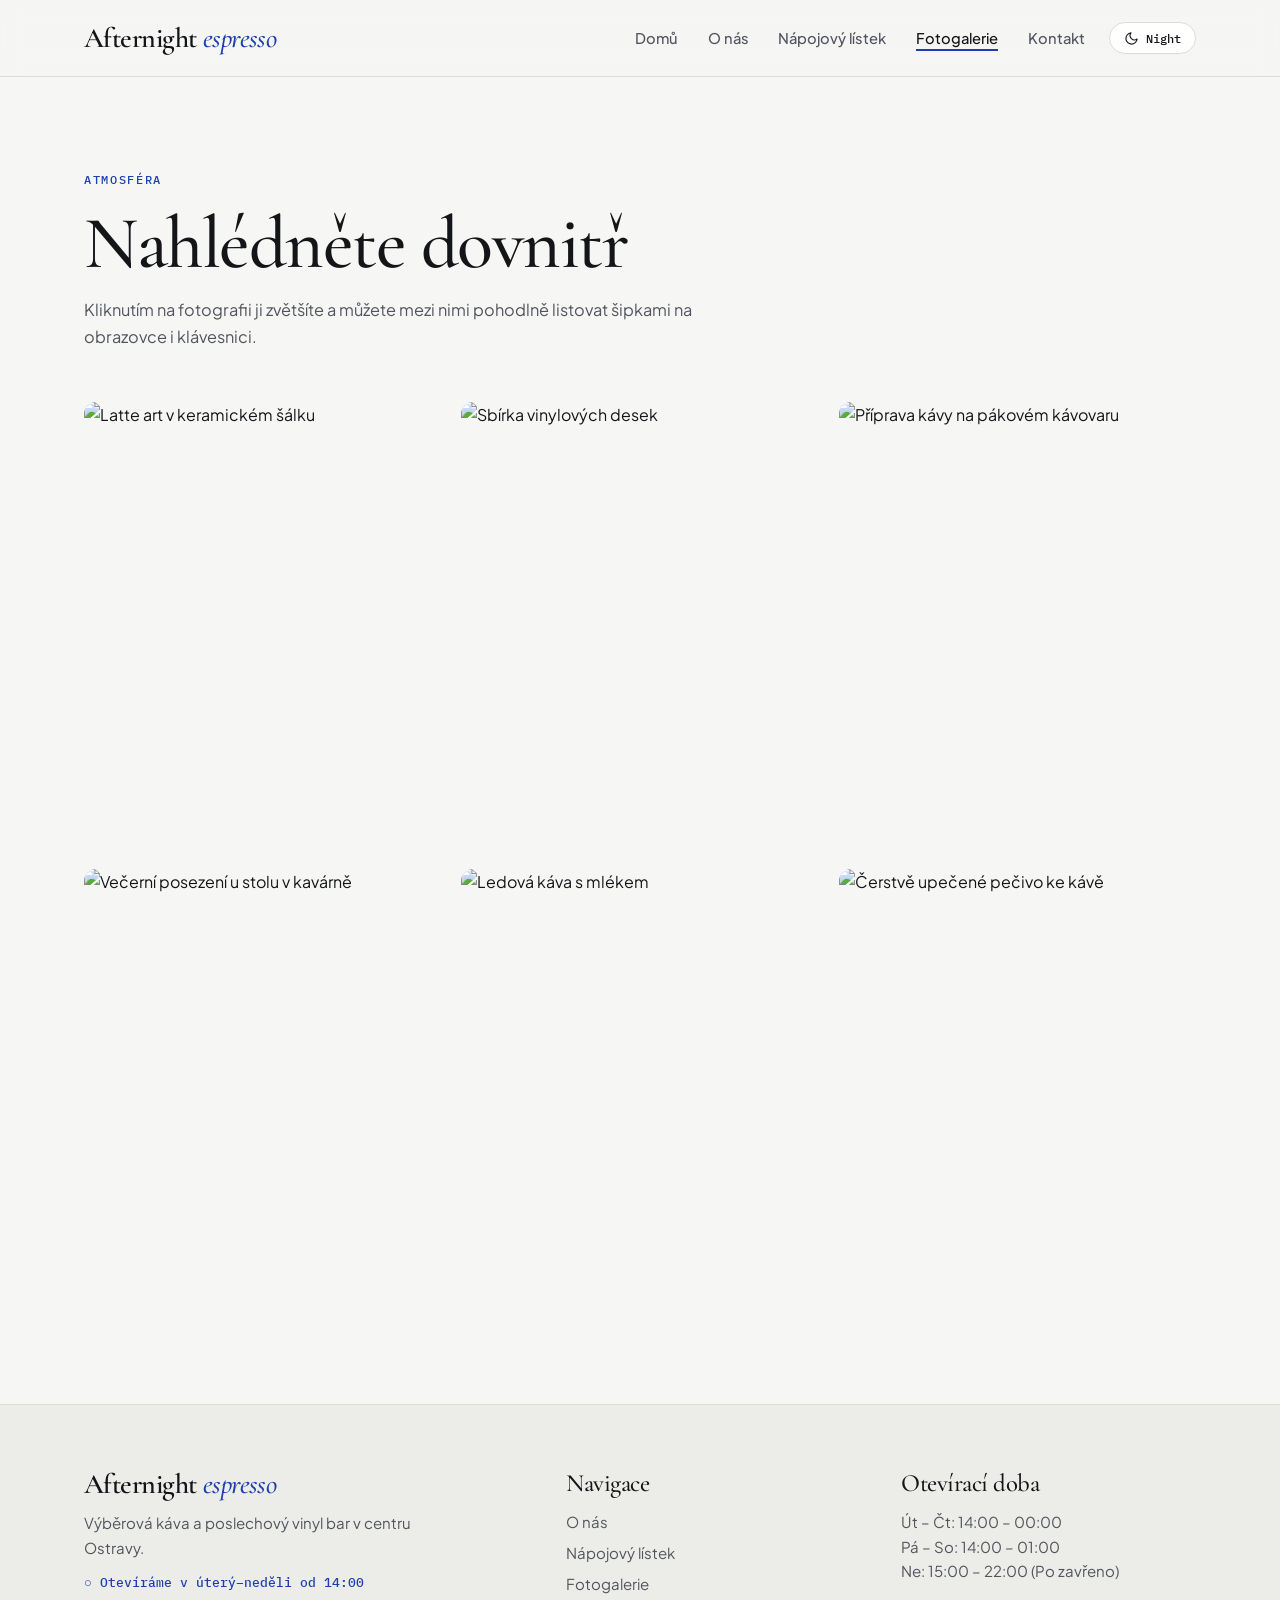
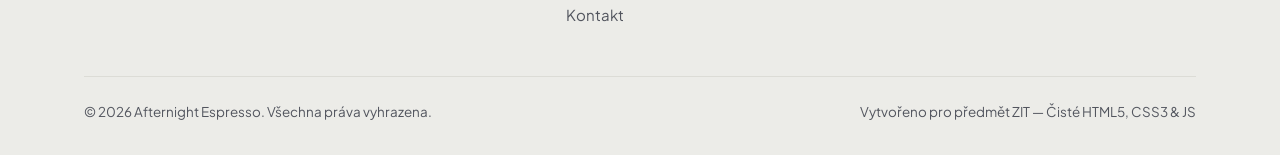
==== galerie.html @ 2a5a8589 "first commit uploading all necessary HTML, CSS and JS files" ====
<!DOCTYPE html>
<html lang="cs">

<head>
    <meta charset="UTF-8">
    <meta name="viewport" content="width=device-width, initial-scale=1.0">
    <meta name="description" content="Fotogalerie prostoru, kávy a vinylových večerů v Afternight Espresso.">
    <link rel="icon"
        href="data:image/svg+xml,%3Csvg xmlns='http://www.w3.org/2000/svg' viewBox='0 0 100 100'%3E%3Ctext y='.9em' font-size='90'%3E☕%3C/text%3E%3C/svg%3E">
    <link rel="preconnect" href="https://fonts.googleapis.com">
    <link rel="preconnect" href="https://fonts.gstatic.com" crossorigin>
    <link
        href="https://fonts.googleapis.com/css2?family=Cormorant+Garamond:ital,wght@0,400;0,500;0,600;1,400;1,500&family=IBM+Plex+Mono:wght@400;500&family=Plus+Jakarta+Sans:wght@400;500;600&display=swap"
        rel="stylesheet">
    <title>Fotogalerie | Afternight Espresso</title>
    <script>
        if (localStorage.getItem("afternight-theme") === "dark") {
            document.documentElement.setAttribute("data-theme", "dark");
        }
    </script>
    <link rel="stylesheet" href="style.css">
    <script src="script.js" defer></script>
</head>

<body>

    <header class="site-header">
        <div class="container nav-wrapper">
            <a href="index.html" class="logo">Afternight <span>espresso</span></a>
            <div class="nav-controls">
                <nav aria-label="Hlavní navigace">
                    <ul class="nav-list">
                        <li><a href="index.html" class="nav-link">Domů</a></li>
                        <li><a href="o-nas.html" class="nav-link">O nás</a></li>
                        <li><a href="menu.html" class="nav-link">Nápojový lístek</a></li>
                        <li><a href="galerie.html" class="nav-link active">Fotogalerie</a></li>
                        <li><a href="kontakt.html" class="nav-link">Kontakt</a></li>
                    </ul>
                </nav>
                <button type="button" class="theme-toggle" id="theme-toggle"
                    aria-label="Přepnout barevný režim"></button>
                <button type="button" class="nav-toggle" aria-label="Otevřít menu" aria-expanded="false">☰</button>
            </div>
        </div>
    </header>

    <main>
        <section class="section">
            <div class="container">
                <div class="section-header reveal">
                    <span class="eyebrow">Atmosféra</span>
                    <h1>Nahlédněte dovnitř</h1>
                    <p>Kliknutím na fotografii ji zvětšíte a můžete mezi nimi pohodlně listovat šipkami na obrazovce
                        i klávesnici.</p>
                </div>

                <div class="gallery-grid">
                    <figure class="gallery-item reveal">
                        <img src="https://images.unsplash.com/photo-1509042239860-f550ce710b93?auto=format&fit=crop&w=800&q=80"
                            alt="Latte art v keramickém šálku" loading="lazy">
                        <figcaption class="gallery-caption">Odpolední i večerní latte art v ručně vyráběné keramice
                        </figcaption>
                    </figure>

                    <figure class="gallery-item reveal">
                        <img src="https://images.unsplash.com/photo-1516280440614-37939bbacd81?auto=format&fit=crop&w=800&q=80"
                            alt="Sbírka vinylových desek" loading="lazy">
                        <figcaption class="gallery-caption">Naše knihovna čítá přes 600 jazzových a soulových LP
                        </figcaption>
                    </figure>

                    <figure class="gallery-item reveal">
                        <img src="https://images.unsplash.com/photo-1442512595331-e89e73853f31?auto=format&fit=crop&w=800&q=80"
                            alt="Příprava kávy na pákovém kávovaru" loading="lazy">
                        <figcaption class="gallery-caption">Precizní extrakce na našem kávovaru La Marzocco</figcaption>
                    </figure>

                    <figure class="gallery-item reveal">
                        <img src="https://images.unsplash.com/photo-1521017432531-fbd92d768814?auto=format&fit=crop&w=800&q=80"
                            alt="Večerní posezení u stolu v kavárně" loading="lazy">
                        <figcaption class="gallery-caption">Teplé ambientní osvětlení po západu slunce</figcaption>
                    </figure>

                    <figure class="gallery-item reveal">
                        <img src="https://images.unsplash.com/photo-1461023058943-07fcbe16d735?auto=format&fit=crop&w=800&q=80"
                            alt="Ledová káva s mlékem" loading="lazy">
                        <figcaption class="gallery-caption">Osvěžující Cold Brew na ledu</figcaption>
                    </figure>

                    <figure class="gallery-item reveal">
                        <img src="https://images.unsplash.com/photo-1507133750040-4a8f57021571?auto=format&fit=crop&w=800&q=80"
                            alt="Čerstvě upečené pečivo ke kávě" loading="lazy">
                        <figcaption class="gallery-caption">Domácí kardamomové pečivo z naší pece</figcaption>
                    </figure>
                </div>
            </div>
        </section>
    </main>

    <div class="lightbox" id="lightbox" role="dialog" aria-modal="true" aria-label="Detail fotografie">
        <button type="button" class="lightbox-close" aria-label="Zavřít náhled">×</button>
        <button type="button" class="lightbox-nav lightbox-prev" aria-label="Předchozí fotografie">←</button>
        <div class="lightbox-content">
            <img src="" alt="">
            <p class="lightbox-caption"></p>
            <p class="lightbox-counter"></p>
        </div>
        <button type="button" class="lightbox-nav lightbox-next" aria-label="Další fotografie">→</button>
    </div>

    <footer class="site-footer">
        <div class="container">
            <div class="footer-grid">
                <div>
                    <a href="index.html" class="logo">Afternight <span>espresso</span></a>
                    <p class="footer-desc">Výběrová káva a poslechový vinyl bar v centru Ostravy.</p>
                    <p id="open-status" class="footer-status"></p>
                </div>
                <div>
                    <h3>Navigace</h3>
                    <ul class="footer-links">
                        <li><a href="o-nas.html">O nás</a></li>
                        <li><a href="menu.html">Nápojový lístek</a></li>
                        <li><a href="galerie.html">Fotogalerie</a></li>
                        <li><a href="kontakt.html">Kontakt</a></li>
                    </ul>
                </div>
                <div>
                    <h3>Otevírací doba</h3>
                    <p class="footer-desc">
                        Út – Čt: 14:00 – 00:00<br>
                        Pá – So: 14:00 – 01:00<br>
                        Ne: 15:00 – 22:00 (Po zavřeno)
                    </p>
                </div>
            </div>
            <div class="footer-bottom">
                <span>© 2026 Afternight Espresso. Všechna práva vyhrazena.</span>
                <span>Vytvořeno pro předmět ZIT — Čisté HTML5, CSS3 & JS</span>
            </div>
        </div>
    </footer>

</body>

</html>
---- style.css ----
/* Afternight Espresso — hlavní styly */

:root {
    /* Denní režim: galerijní papír, vinylový inkoust a kobaltová modř */
    --bg-primary: #f6f6f4;
    --bg-secondary: #ecece8;
    --bg-card: #ffffff;
    --header-bg: rgba(246, 246, 244, 0.9);
    --text-primary: #141518;
    --text-secondary: #52555e;
    --accent: #1e40af;
    --accent-hover: #172e7a;
    --accent-soft: #e8eefc;
    --border-color: #dcdcd6;
    --marquee-bg: #141518;
    --marquee-text: #f6f6f4;

    /* Estetická typografie */
    --font-sans: "Plus Jakarta Sans", system-ui, -apple-system, sans-serif;
    --font-serif: "Cormorant Garamond", Georgia, serif;
    --font-mono: "IBM Plex Mono", monospace;

    --radius-sm: 6px;
    --radius-md: 12px;
    --radius-lg: 18px;
    --shadow-sm: 0 2px 12px rgba(20, 21, 24, 0.04);
    --shadow-md: 0 10px 28px rgba(20, 21, 24, 0.08);
    --transition: 0.25s ease;
    --container-max: 1160px;
}

/* Noční režim: půlnoční břidlice a teplá mosaz zesilovače */
[data-theme="dark"] {
    --bg-primary: #0e1013;
    --bg-secondary: #15181d;
    --bg-card: #1b1f26;
    --header-bg: rgba(14, 16, 19, 0.9);
    --text-primary: #f1f2f4;
    --text-secondary: #9ca1ad;
    --accent: #d4a359;
    --accent-hover: #e3b772;
    --accent-soft: rgba(212, 163, 89, 0.15);
    --border-color: #282d37;
    --marquee-bg: #1b1f26;
    --marquee-text: #f1f2f4;
    --shadow-sm: 0 4px 16px rgba(0, 0, 0, 0.3);
    --shadow-md: 0 12px 30px rgba(0, 0, 0, 0.45);
}

*,
*::before,
*::after {
    box-sizing: border-box;
    margin: 0;
    padding: 0;
}

html {
    scroll-behavior: smooth;
    font-size: 16px;
}

body {
    font-family: var(--font-sans);
    background-color: var(--bg-primary);
    color: var(--text-primary);
    line-height: 1.65;
    overflow-x: hidden;
    display: flex;
    flex-direction: column;
    min-height: 100vh;
    -webkit-font-smoothing: antialiased;
    transition: background-color 0.3s ease, color 0.3s ease;
}

img {
    max-width: 100%;
    display: block;
    object-fit: cover;
}

a {
    color: inherit;
    text-decoration: none;
}

ul {
    list-style: none;
}

/* Editorial typografie */
h1,
h2,
h3,
.logo {
    font-family: var(--font-serif);
    font-weight: 500;
    line-height: 1.08;
    letter-spacing: -0.02em;
}

h1 {
    font-size: clamp(2.8rem, 5.8vw, 4.8rem);
}

h2 {
    font-size: clamp(2.1rem, 4vw, 3.15rem);
}

h3 {
    font-size: 1.55rem;
    line-height: 1.18;
}

.eyebrow {
    display: inline-block;
    font-family: var(--font-mono);
    font-size: 0.75rem;
    font-weight: 500;
    text-transform: uppercase;
    letter-spacing: 0.14em;
    color: var(--accent);
    margin-bottom: 0.85rem;
}

.lead-text {
    margin-top: 1.25rem;
    color: var(--text-secondary);
    font-size: 1.02rem;
}

.mt-sm {
    margin-top: 0.75rem;
}

.mt-md {
    margin-top: 1.25rem;
}

.mt-lg {
    margin-top: 2rem;
}

.w-full {
    width: 100%;
}

.container {
    width: 100%;
    max-width: var(--container-max);
    margin: 0 auto;
    padding: 0 1.5rem;
}

main {
    flex: 1;
}

/* Tlačítka */
.btn {
    display: inline-flex;
    align-items: center;
    justify-content: center;
    gap: 0.5rem;
    padding: 0.88rem 1.8rem;
    border-radius: 999px;
    font-family: var(--font-sans);
    font-weight: 500;
    font-size: 0.92rem;
    letter-spacing: 0.01em;
    cursor: pointer;
    border: 1px solid transparent;
    transition: var(--transition);
}

.btn-primary {
    background-color: var(--text-primary);
    color: var(--bg-primary);
}

.btn-primary:hover {
    background-color: var(--accent);
    color: #ffffff;
    transform: translateY(-2px);
    box-shadow: var(--shadow-md);
}

[data-theme="dark"] .btn-primary:hover {
    color: #0e1013;
}

.btn-outline {
    background-color: transparent;
    border-color: var(--text-primary);
    color: var(--text-primary);
}

.btn-outline:hover {
    background-color: var(--text-primary);
    color: var(--bg-primary);
}

/* Hlavička a navigace */
.site-header {
    position: sticky;
    top: 0;
    z-index: 100;
    background-color: var(--header-bg);
    backdrop-filter: blur(12px);
    border-bottom: 1px solid var(--border-color);
    transition: var(--transition);
}

.nav-wrapper {
    display: flex;
    align-items: center;
    justify-content: space-between;
    height: 76px;
    gap: 1rem;
}

.logo {
    font-size: 1.75rem;
    font-weight: 600;
    display: flex;
    align-items: center;
    gap: 0.4rem;
}

.logo span {
    color: var(--accent);
    font-style: italic;
    font-weight: 500;
}

.nav-controls {
    display: flex;
    align-items: center;
    gap: 1.5rem;
}

.nav-list {
    display: flex;
    align-items: center;
    gap: 1.85rem;
}

.nav-link {
    font-size: 0.92rem;
    font-weight: 500;
    color: var(--text-secondary);
    position: relative;
    padding: 0.25rem 0;
    transition: color 0.2s;
}

.nav-link::after {
    content: "";
    position: absolute;
    bottom: 0;
    left: 0;
    width: 0;
    height: 1.5px;
    background-color: var(--accent);
    transition: width 0.25s ease;
}

.nav-link:hover,
.nav-link.active {
    color: var(--text-primary);
}

.nav-link.active::after,
.nav-link:hover::after {
    width: 100%;
}

.theme-toggle {
    display: inline-flex;
    align-items: center;
    gap: 0.45rem;
    padding: 0.42rem 0.88rem;
    border-radius: 999px;
    border: 1px solid var(--border-color);
    background-color: var(--bg-card);
    color: var(--text-primary);
    font-family: var(--font-mono);
    font-size: 0.78rem;
    font-weight: 500;
    cursor: pointer;
    transition: var(--transition);
}

.theme-toggle svg {
    width: 15px;
    height: 15px;
    stroke: currentColor;
    fill: none;
    stroke-width: 1.8;
    stroke-linecap: round;
    stroke-linejoin: round;
    flex-shrink: 0;
}

.theme-toggle:hover {
    border-color: var(--accent);
    color: var(--accent);
}

.nav-toggle {
    display: none;
    background: none;
    border: none;
    font-size: 1.5rem;
    cursor: pointer;
    padding: 0.4rem;
    color: var(--text-primary);
}

/* Hero sekce a běžící pás */
.hero {
    padding: 4.5rem 0 5.5rem;
    border-bottom: 1px solid var(--border-color);
}

.hero-grid {
    display: grid;
    grid-template-columns: 1.15fr 0.85fr;
    gap: 3.5rem;
    align-items: center;
}

.hero-text p {
    font-size: 1.06rem;
    color: var(--text-secondary);
    margin: 1.5rem 0 2.2rem;
    max-width: 52ch;
}

.hero-actions {
    display: flex;
    flex-wrap: wrap;
    gap: 1rem;
}

.hero-img,
.feature-img {
    border-radius: var(--radius-lg);
    height: 470px;
    width: 100%;
    box-shadow: var(--shadow-md);
}

.marquee {
    background: var(--marquee-bg);
    color: var(--marquee-text);
    padding: 0.85rem 0;
    overflow: hidden;
    white-space: nowrap;
    font-family: var(--font-mono);
    font-size: 0.82rem;
    letter-spacing: 0.12em;
    border-bottom: 1px solid var(--border-color);
}

.marquee-track {
    display: inline-block;
    animation: marquee 32s linear infinite;
}

.marquee-track span {
    margin: 0 1.5rem;
    color: var(--accent);
}

@keyframes marquee {
    0% {
        transform: translateX(0);
    }

    100% {
        transform: translateX(-50%);
    }
}

/* Sekce, karty a program vinylových večerů */
.section {
    padding: 5.5rem 0;
}

.section-alt {
    background-color: var(--bg-secondary);
    border-top: 1px solid var(--border-color);
    border-bottom: 1px solid var(--border-color);
}

.section-header {
    max-width: 650px;
    margin-bottom: 3.2rem;
}

.section-header-center {
    text-align: center;
    margin-left: auto;
    margin-right: auto;
}

.section-header p {
    color: var(--text-secondary);
    margin-top: 0.85rem;
    font-size: 1.02rem;
}

.grid-3 {
    display: grid;
    grid-template-columns: repeat(3, 1fr);
    gap: 2rem;
}

.grid-2 {
    display: grid;
    grid-template-columns: repeat(2, 1fr);
    gap: 3.5rem;
    align-items: start;
}

.card {
    background: var(--bg-card);
    border: 1px solid var(--border-color);
    border-radius: var(--radius-md);
    overflow: hidden;
    transition: var(--transition);
    box-shadow: var(--shadow-sm);
}

.card:hover {
    transform: translateY(-4px);
    box-shadow: var(--shadow-md);
}

.card-img {
    height: 235px;
    width: 100%;
}

.card-body {
    padding: 1.65rem;
}

.card-body p {
    color: var(--text-secondary);
    font-size: 0.94rem;
    margin-top: 0.6rem;
}

.tag {
    display: inline-block;
    font-family: var(--font-mono);
    font-size: 0.72rem;
    padding: 0.25rem 0.75rem;
    border-radius: 999px;
    background: var(--accent-soft);
    color: var(--accent);
    font-weight: 500;
    margin-bottom: 0.75rem;
}

.vinyl-schedule {
    margin-top: 1.75rem;
    display: grid;
    gap: 0.8rem;
}

.schedule-row {
    display: flex;
    justify-content: space-between;
    align-items: center;
    padding: 0.9rem 1.15rem;
    background: var(--bg-card);
    border: 1px solid var(--border-color);
    border-radius: var(--radius-sm);
    gap: 1rem;
}

.schedule-day {
    font-family: var(--font-mono);
    font-weight: 500;
    color: var(--accent);
    font-size: 0.84rem;
}

.schedule-genre {
    font-size: 0.92rem;
    color: var(--text-secondary);
}

/* Nápojový lístek a výběr položek */
.filter-bar {
    display: flex;
    flex-wrap: wrap;
    gap: 0.7rem;
    margin-bottom: 2.5rem;
}

.filter-btn {
    padding: 0.58rem 1.25rem;
    border-radius: 999px;
    border: 1px solid var(--border-color);
    background: var(--bg-card);
    color: var(--text-secondary);
    font-family: inherit;
    font-size: 0.88rem;
    font-weight: 500;
    cursor: pointer;
    transition: var(--transition);
}

.filter-btn:hover,
.filter-btn.active {
    background: var(--text-primary);
    color: var(--bg-primary);
    border-color: var(--text-primary);
}

.menu-grid {
    display: grid;
    grid-template-columns: repeat(2, 1fr);
    gap: 1.4rem;
}

.menu-item {
    background: var(--bg-card);
    border: 1px solid var(--border-color);
    border-radius: var(--radius-md);
    padding: 1.45rem;
    display: flex;
    justify-content: space-between;
    align-items: flex-start;
    gap: 1.25rem;
    transition: var(--transition);
}

.menu-item.hidden {
    display: none;
}

.menu-item.selected {
    border-color: var(--accent);
    box-shadow: var(--shadow-sm);
}

.menu-item:hover {
    border-color: var(--accent);
    transform: translateY(-2px);
}

.menu-item-title {
    font-family: var(--font-serif);
    font-size: 1.42rem;
    font-weight: 600;
    margin-bottom: 0.3rem;
}

.menu-item-desc {
    font-size: 0.9rem;
    color: var(--text-secondary);
}

.menu-item-actions {
    display: flex;
    flex-direction: column;
    align-items: flex-end;
    gap: 0.65rem;
    flex-shrink: 0;
}

.menu-item-price {
    font-family: var(--font-mono);
    font-weight: 500;
    color: var(--accent);
    font-size: 0.98rem;
    white-space: nowrap;
}

.qty-control {
    display: inline-flex;
    align-items: center;
    gap: 0.45rem;
    background: var(--bg-primary);
    border: 1px solid var(--border-color);
    border-radius: 999px;
    padding: 0.2rem 0.4rem;
}

.qty-btn {
    width: 26px;
    height: 26px;
    border-radius: 50%;
    border: none;
    background: transparent;
    color: var(--text-primary);
    font-size: 1rem;
    cursor: pointer;
    display: grid;
    place-items: center;
    transition: background-color 0.2s, color 0.2s;
}

.qty-btn:hover {
    background: var(--accent);
    color: #ffffff;
}

[data-theme="dark"] .qty-btn:hover {
    color: #0e1013;
}

.qty-count {
    font-family: var(--font-mono);
    font-size: 0.82rem;
    font-weight: 500;
    min-width: 1.2rem;
    text-align: center;
}

.tray-bar {
    position: fixed;
    bottom: 1.25rem;
    left: 50%;
    transform: translateX(-50%) translateY(140%);
    width: calc(100% - 2rem);
    max-width: 780px;
    background: var(--bg-card);
    border: 1px solid var(--accent);
    border-radius: var(--radius-md);
    padding: 1rem 1.4rem;
    box-shadow: var(--shadow-md);
    display: flex;
    align-items: center;
    justify-content: space-between;
    gap: 1rem;
    z-index: 90;
    transition: transform 0.3s ease;
}

.tray-bar.visible {
    transform: translateX(-50%) translateY(0);
}

.tray-summary {
    font-size: 0.92rem;
}

.tray-summary strong {
    color: var(--accent);
}

.tray-buttons {
    display: flex;
    align-items: center;
    gap: 0.65rem;
}

.btn-sm {
    padding: 0.55rem 1.15rem;
    font-size: 0.85rem;
}

/* Fotogalerie a lightbox */
.gallery-grid {
    display: grid;
    grid-template-columns: repeat(3, 1fr);
    gap: 1.25rem;
}

.gallery-item {
    position: relative;
    border-radius: var(--radius-md);
    overflow: hidden;
    cursor: pointer;
    aspect-ratio: 4 / 5;
}

.gallery-item img {
    width: 100%;
    height: 100%;
    transition: transform 0.5s ease;
}

.gallery-item:hover img {
    transform: scale(1.05);
}

.gallery-caption {
    position: absolute;
    inset: auto 0 0 0;
    padding: 1.25rem;
    background: linear-gradient(transparent, rgba(14, 16, 19, 0.85));
    color: #ffffff;
    font-size: 0.9rem;
    opacity: 0;
    transition: opacity 0.25s ease;
}

.gallery-item:hover .gallery-caption {
    opacity: 1;
}

.lightbox {
    position: fixed;
    inset: 0;
    background: rgba(14, 16, 19, 0.94);
    display: none;
    place-items: center;
    z-index: 999;
    padding: 2rem;
}

.lightbox.open {
    display: grid;
}

.lightbox-content {
    max-width: 860px;
    width: 100%;
    text-align: center;
    color: #f1f2f4;
}

.lightbox-content img {
    max-height: 74vh;
    margin: 0 auto 1rem;
    border-radius: var(--radius-sm);
}

.lightbox-counter {
    font-family: var(--font-mono);
    font-size: 0.8rem;
    color: #9ca1ad;
    margin-top: 0.35rem;
}

.lightbox-close {
    position: absolute;
    top: 1.25rem;
    right: 1.75rem;
    background: none;
    border: none;
    color: #ffffff;
    font-size: 2.4rem;
    line-height: 1;
    cursor: pointer;
}

.lightbox-nav {
    position: absolute;
    top: 50%;
    transform: translateY(-50%);
    width: 46px;
    height: 46px;
    border-radius: 50%;
    border: 1px solid rgba(255, 255, 255, 0.25);
    background: rgba(20, 21, 24, 0.75);
    color: #ffffff;
    font-size: 1.3rem;
    cursor: pointer;
    display: grid;
    place-items: center;
    transition: var(--transition);
}

.lightbox-nav:hover {
    background: var(--accent);
    border-color: var(--accent);
}

.lightbox-prev {
    left: 1.5rem;
}

.lightbox-next {
    right: 1.5rem;
}

/* Rezervační formulář a vycentrovaná FAQ sekce */
.contact-details {
    margin-top: 2rem;
    display: grid;
    gap: 1.25rem;
}

.contact-details p {
    color: var(--text-secondary);
}

.form-card {
    background: var(--bg-card);
    border: 1px solid var(--border-color);
    border-radius: var(--radius-lg);
    padding: 2.4rem;
    box-shadow: var(--shadow-sm);
}

.form-group {
    margin-bottom: 1.35rem;
}

.form-group label,
.field-label {
    display: block;
    font-size: 0.88rem;
    font-weight: 500;
    margin-bottom: 0.5rem;
}

.form-control {
    width: 100%;
    padding: 0.82rem 1rem;
    border: 1px solid var(--border-color);
    border-radius: var(--radius-sm);
    font-family: inherit;
    font-size: 0.94rem;
    background: var(--bg-primary);
    color: var(--text-primary);
    transition: border-color 0.2s;
}

.form-control:focus {
    outline: none;
    border-color: var(--accent);
}

.form-control.invalid {
    border-color: #dc2626;
}

.date-pills {
    display: grid;
    grid-template-columns: repeat(7, 1fr);
    gap: 0.45rem;
}

.date-pill {
    display: flex;
    flex-direction: column;
    align-items: center;
    padding: 0.55rem 0.25rem;
    border-radius: var(--radius-sm);
    border: 1px solid var(--border-color);
    background: var(--bg-primary);
    color: var(--text-primary);
    font-family: inherit;
    cursor: pointer;
    transition: var(--transition);
}

.date-pill .day-name {
    font-family: var(--font-mono);
    font-size: 0.68rem;
    text-transform: uppercase;
    color: var(--text-secondary);
}

.date-pill .day-num {
    font-size: 0.9rem;
    font-weight: 600;
    margin-top: 0.15rem;
}

.date-pill:hover:not(:disabled) {
    border-color: var(--accent);
}

.date-pill.active {
    background: var(--accent);
    border-color: var(--accent);
    color: #ffffff;
}

[data-theme="dark"] .date-pill.active,
[data-theme="dark"] .guest-pill.active {
    color: #0e1013;
}

.date-pill.active .day-name {
    color: rgba(255, 255, 255, 0.85);
}

[data-theme="dark"] .date-pill.active .day-name {
    color: rgba(14, 16, 19, 0.8);
}

.date-pill:disabled {
    opacity: 0.42;
    cursor: not-allowed;
    text-decoration: line-through;
}

.time-slots {
    display: grid;
    grid-template-columns: repeat(4, 1fr);
    gap: 0.5rem;
}

.time-slot {
    padding: 0.55rem 0.4rem;
    border-radius: var(--radius-sm);
    border: 1px solid var(--border-color);
    background: var(--bg-primary);
    color: var(--text-primary);
    font-family: var(--font-mono);
    font-size: 0.84rem;
    font-weight: 500;
    cursor: pointer;
    transition: var(--transition);
}

.time-slot:hover {
    border-color: var(--accent);
}

.time-slot.active {
    background: var(--text-primary);
    color: var(--bg-primary);
    border-color: var(--text-primary);
}

.guest-pills {
    display: flex;
    flex-wrap: wrap;
    gap: 0.5rem;
}

.guest-pill {
    padding: 0.5rem 0.95rem;
    border-radius: 999px;
    border: 1px solid var(--border-color);
    background: var(--bg-primary);
    color: var(--text-primary);
    font-family: inherit;
    font-size: 0.86rem;
    cursor: pointer;
    transition: var(--transition);
}

.guest-pill.active {
    background: var(--accent);
    border-color: var(--accent);
    color: #ffffff;
}

.error-msg {
    color: #dc2626;
    font-size: 0.82rem;
    margin-top: 0.35rem;
    display: none;
}

.error-msg.visible {
    display: block;
}

.confirm-dialog {
    margin: auto;
    border: 1px solid var(--border-color);
    border-radius: var(--radius-lg);
    background: var(--bg-card);
    color: var(--text-primary);
    padding: 2.25rem;
    max-width: 440px;
    width: calc(100% - 2rem);
    box-shadow: var(--shadow-md);
}

.confirm-dialog::backdrop {
    background: rgba(14, 16, 19, 0.72);
    backdrop-filter: blur(4px);
}

/* Vycentrovaná FAQ sekce (<details> & <summary>) */
.faq-list {
    display: grid;
    gap: 1rem;
    max-width: 760px;
    margin: 0 auto;
}

.faq-item {
    background: var(--bg-card);
    border: 1px solid var(--border-color);
    border-radius: var(--radius-md);
    padding: 1.35rem 1.65rem;
    transition: border-color 0.2s, box-shadow 0.2s;
    box-shadow: var(--shadow-sm);
}

.faq-item[open] {
    border-color: var(--accent);
}

.faq-item summary {
    font-family: var(--font-serif);
    font-size: 1.35rem;
    font-weight: 500;
    cursor: pointer;
    list-style: none;
    display: flex;
    justify-content: space-between;
    align-items: center;
    gap: 1rem;
}

.faq-item summary::-webkit-details-marker {
    display: none;
}

.faq-item summary::after {
    content: "+";
    font-family: var(--font-mono);
    font-size: 1.25rem;
    color: var(--accent);
    transition: transform 0.25s ease;
    flex-shrink: 0;
}

.faq-item[open] summary::after {
    transform: rotate(45deg);
}

.faq-item p {
    margin-top: 0.85rem;
    color: var(--text-secondary);
    font-size: 0.94rem;
}

/* Patička a scroll-reveal */
.site-footer {
    background: var(--bg-secondary);
    border-top: 1px solid var(--border-color);
    padding: 4rem 0 2rem;
    margin-top: auto;
}

.footer-grid {
    display: grid;
    grid-template-columns: 1.5fr 1fr 1fr;
    gap: 2.5rem;
    margin-bottom: 3rem;
}

.footer-desc {
    margin-top: 0.75rem;
    color: var(--text-secondary);
    max-width: 34ch;
    font-size: 0.94rem;
}

.footer-status {
    margin-top: 0.75rem;
    font-family: var(--font-mono);
    font-weight: 500;
    font-size: 0.82rem;
}

.footer-links {
    margin-top: 0.75rem;
    display: grid;
    gap: 0.4rem;
    color: var(--text-secondary);
    font-size: 0.94rem;
}

.footer-links a:hover {
    color: var(--accent);
}

.footer-bottom {
    border-top: 1px solid var(--border-color);
    padding-top: 1.5rem;
    display: flex;
    justify-content: space-between;
    flex-wrap: wrap;
    gap: 1rem;
    font-size: 0.84rem;
    color: var(--text-secondary);
}

.reveal {
    opacity: 0;
    transform: translateY(24px);
    transition: opacity 0.65s ease, transform 0.65s ease;
}

.reveal.visible {
    opacity: 1;
    transform: translateY(0);
}

@media (prefers-reduced-motion: reduce) {
    html {
        scroll-behavior: auto;
    }

    .marquee-track {
        animation: none;
    }

    .reveal {
        opacity: 1;
        transform: none;
        transition: none;
    }
}

/* Responzivita */
@media (max-width: 920px) {

    .hero-grid,
    .grid-2,
    .footer-grid {
        grid-template-columns: 1fr;
    }

    .grid-3,
    .gallery-grid {
        grid-template-columns: repeat(2, 1fr);
    }
}

@media (max-width: 720px) {
    .nav-toggle {
        display: block;
    }

    .nav-list {
        position: fixed;
        top: 76px;
        left: 0;
        right: 0;
        background: var(--bg-primary);
        flex-direction: column;
        padding: 2rem;
        gap: 1.25rem;
        border-bottom: 1px solid var(--border-color);
        transform: translateY(-130%);
        opacity: 0;
        pointer-events: none;
        transition: var(--transition);
    }

    .nav-list.open {
        transform: translateY(0);
        opacity: 1;
        pointer-events: auto;
    }

    .grid-3,
    .menu-grid,
    .gallery-grid {
        grid-template-columns: 1fr;
    }

    .date-pills {
        grid-template-columns: repeat(4, 1fr);
    }

    .time-slots {
        grid-template-columns: repeat(3, 1fr);
    }

    .tray-bar {
        flex-direction: column;
        align-items: stretch;
        text-align: center;
    }

    .tray-buttons {
        justify-content: center;
    }
}
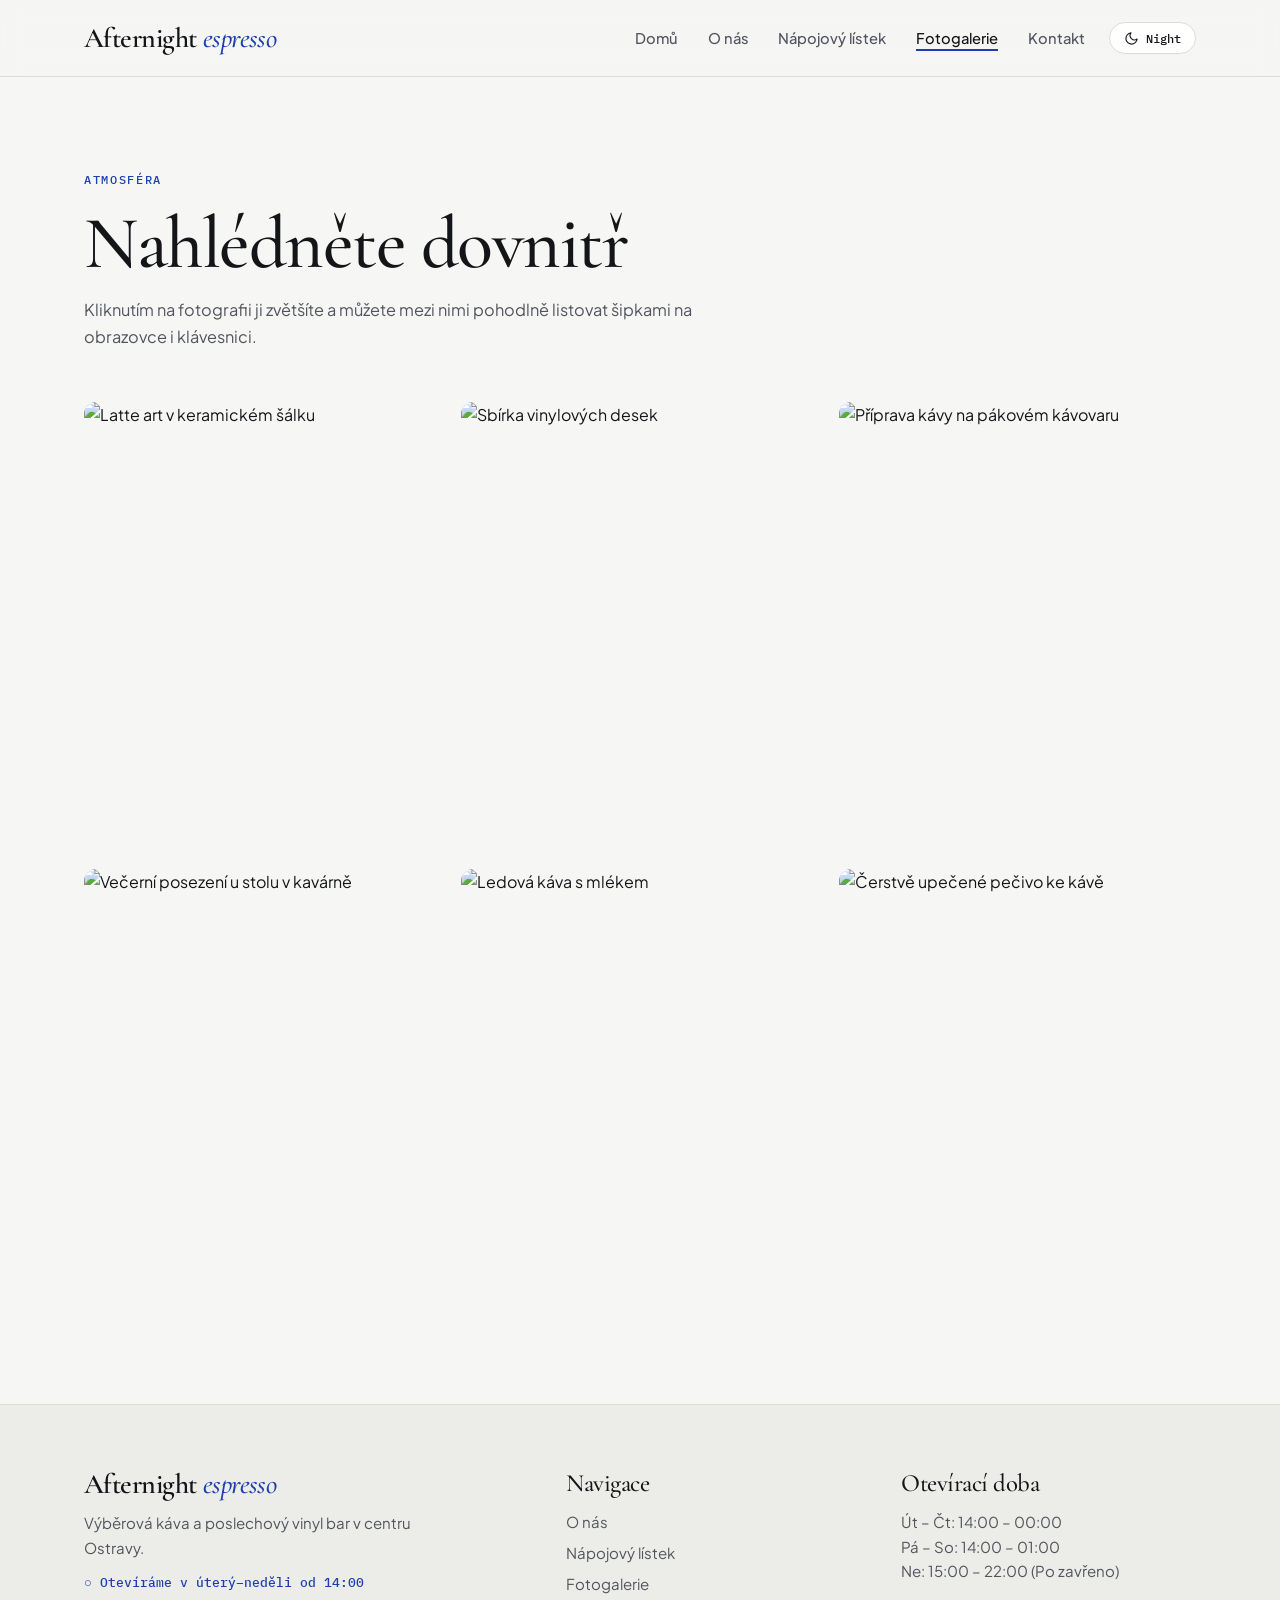
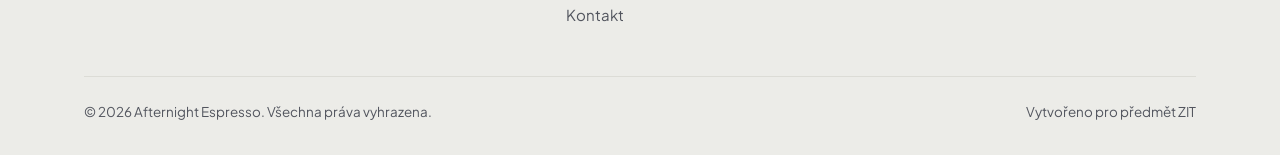
==== commit ecb0e9ce: "Fix HTML encoding issues in galerie.html" ====
--- a/galerie.html
+++ b/galerie.html
@@ -136,11 +136,11 @@
             </div>
             <div class="footer-bottom">
                 <span>© 2026 Afternight Espresso. Všechna práva vyhrazena.</span>
-                <span>Vytvořeno pro předmět ZIT — Čisté HTML5, CSS3 & JS</span>
+                <span>Vytvořeno pro předmět ZIT</span>
             </div>
         </div>
     </footer>
 
 </body>
 
-</html>+</html>
